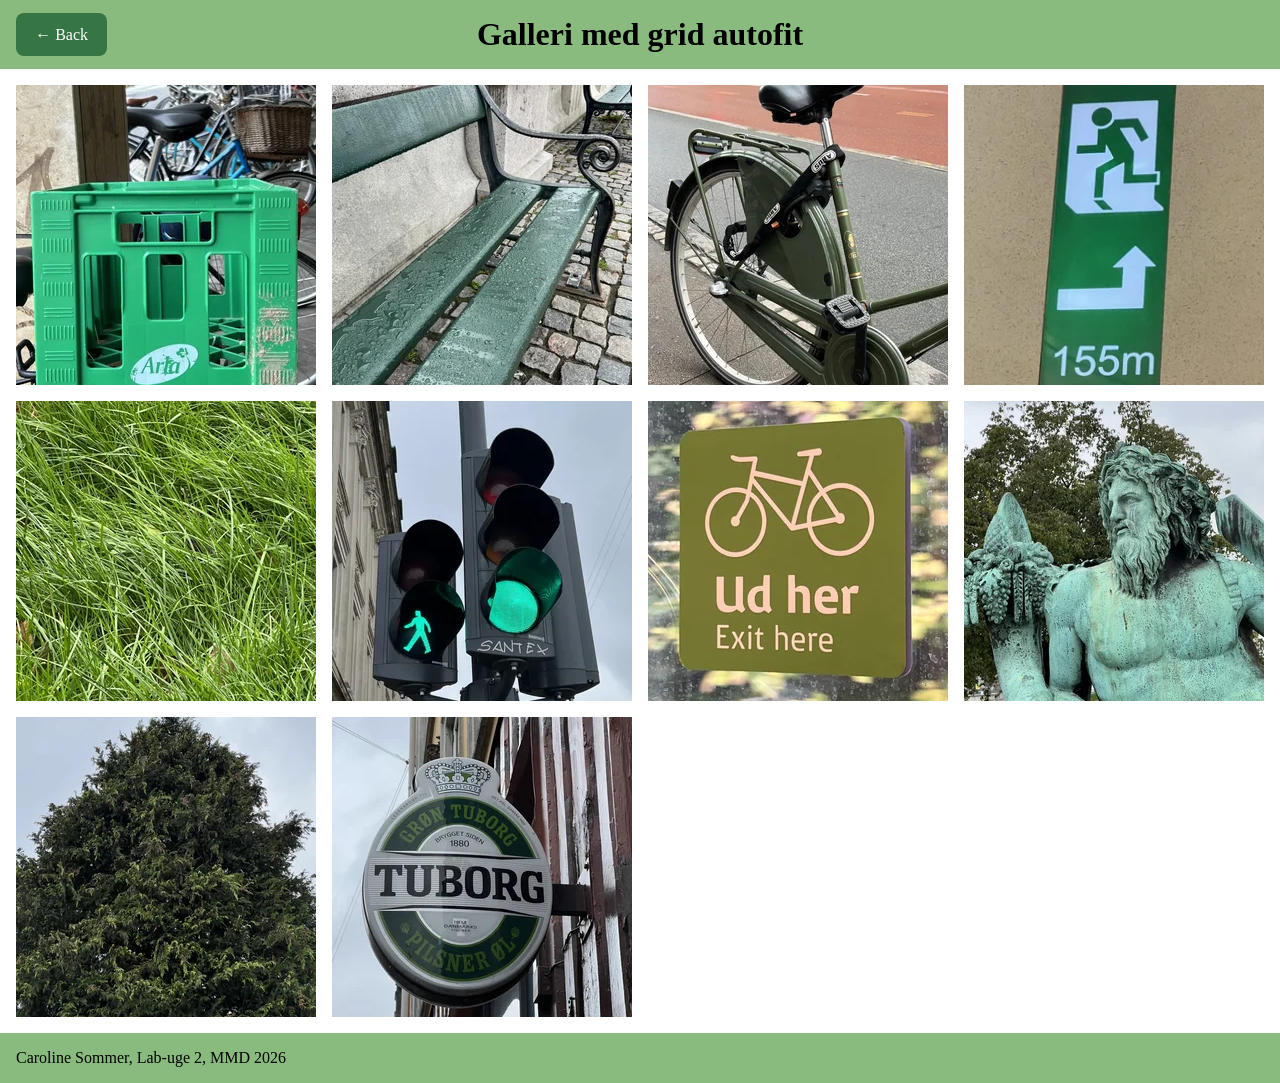
==== autofit.html @ 2a17836a "Favicon og billeder i galleri" ====
<!doctype html>
<html lang="da">
  <head>
    <meta charset="UTF-8" />
    <meta name="viewport" content="width=device-width, initial-scale=1.0" />
    <link rel="stylesheet" href="css/generel.css" />
    <link rel="stylesheet" href="css/autofit.css" />
    <title>Autofit</title>
    <link rel="icon" type="image/png" href="favicon/favicon-96x96.png" sizes="96x96" />
    <link rel="icon" type="image/svg+xml" href="favicon/favicon.svg" />
    <link rel="shortcut icon" href="favicon/favicon.ico" />
    <link rel="apple-touch-icon" sizes="180x180" href="favicon/apple-touch-icon.png" />
    <link rel="manifest" href="favicon/site.webmanifest" />
  </head>
  <body>
    <header>
      <a class="back-knap" href="index.html">← Back</a>
      <h1>Galleri med grid autofit</h1>
    </header>
    <main>
      <div class="container">
        <img src="img/galleri/arla.webp" alt="Arla" />
        <img src="img/galleri/bænk.webp" alt="Bænk" />
        <img src="img/galleri/cykel.webp" alt="Cykel" />
        <img src="img/galleri/exit.webp" alt="Exit" />
        <img src="img/galleri/græs.webp" alt="Græs" />
        <img src="img/galleri/lyssignal.webp" alt="Lyssignal" />
        <img src="img/galleri/skilt.webp" alt="Skilt" />
        <img src="img/galleri/statue.webp" alt="Statue" />
        <img src="img/galleri/træ.webp" alt="Træ" />
        <img src="img/galleri/tuborg.webp" alt="Tuborg" />
      </div>
    </main>
    <footer>
      <p>Caroline Sommer, Lab-uge 2, MMD 2026</p>
    </footer>
  </body>
</html>
---- css/generel.css ----
* {
  box-sizing: border-box;
  margin: 0;
  padding: 0;
}

main {
  min-height: 100vh;
  display: grid;
  grid-template-rows: auto 1fr auto;
}

header,
footer {
  background-color: #8abb7e;
}
footer p {
  padding: 1rem;
}

header {
  padding: 1rem;
  display: flex;
  align-items: center;
  position: relative;
  h1 {
    text-align: center;
    width: 100%;
  }
  .back-knap {
    position: absolute;
    left: 1rem;
    padding: 0.8rem 1.2rem;
    background-color: #367645;
    color: white;
    text-decoration: none;
    border-radius: 8px;
    font-size: 1rem;
    transition: 0.3s ease;
  }
  .back-knap:hover {
    background-color: #0a2f14;
  }
}

h2 {
  padding: 1rem;
}
---- css/autofit.css ----
main {
  margin: 1rem;
}
img {
  width: 300px;
  height: 300px;
  object-fit: cover;
}

.container {
  display: grid;
  grid-template-columns: repeat(auto-fit, minmax(300px, 1fr));
  gap: 1rem;
}
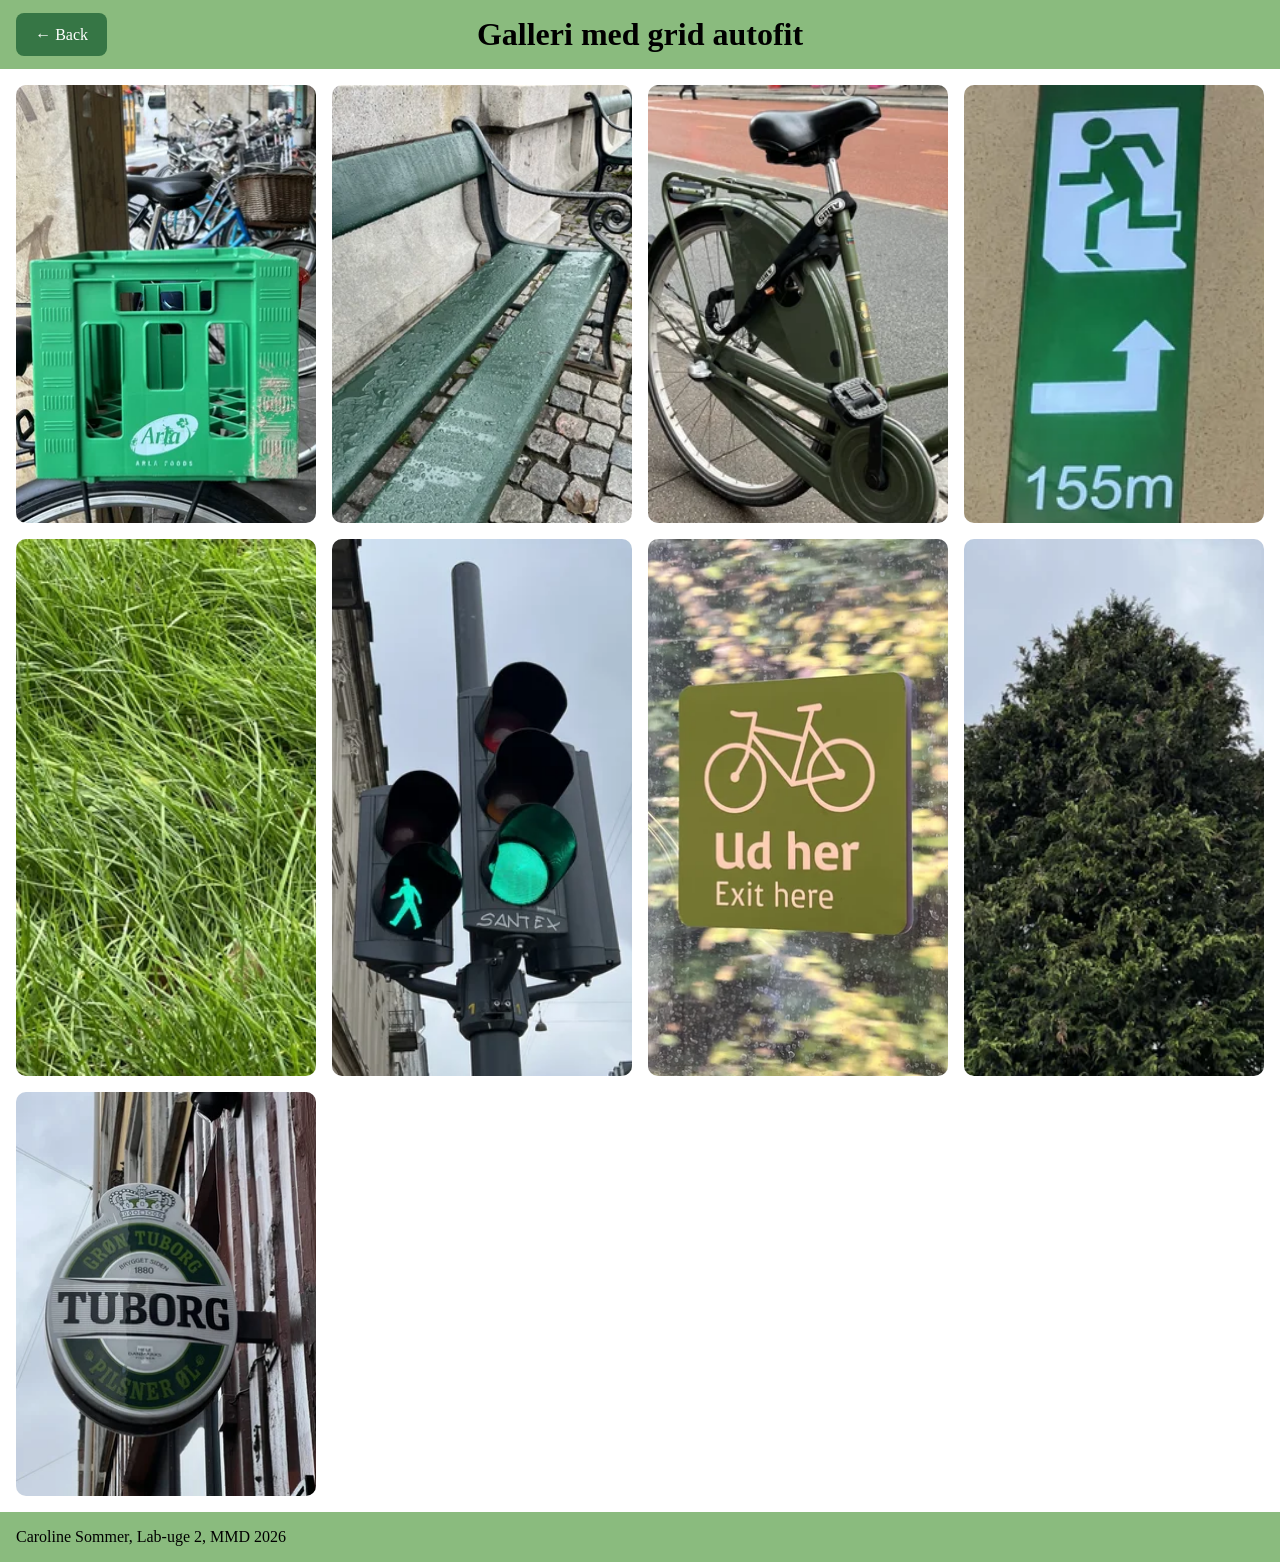
==== commit ad7abbac: "Link på billeder og styling af galleri" ====
--- a/autofit.html
+++ b/autofit.html
@@ -18,18 +18,17 @@
       <h1>Galleri med grid autofit</h1>
     </header>
     <main>
-      <div class="container">
-        <img src="img/galleri/arla.webp" alt="Arla" />
-        <img src="img/galleri/bænk.webp" alt="Bænk" />
-        <img src="img/galleri/cykel.webp" alt="Cykel" />
-        <img src="img/galleri/exit.webp" alt="Exit" />
-        <img src="img/galleri/græs.webp" alt="Græs" />
-        <img src="img/galleri/lyssignal.webp" alt="Lyssignal" />
-        <img src="img/galleri/skilt.webp" alt="Skilt" />
-        <img src="img/galleri/statue.webp" alt="Statue" />
-        <img src="img/galleri/træ.webp" alt="Træ" />
-        <img src="img/galleri/tuborg.webp" alt="Tuborg" />
-      </div>
+      <section class="container">
+        <a href="img/galleri/arla-stor.webp" target="_blank"><img src="img/galleri/arla.webp" alt="Arla" /></a>
+        <a href="img/galleri/bænk-stor.webp" target="_blank"><img src="img/galleri/bænk.webp" alt="Bænk" /></a>
+        <a href="img/galleri/cykel-stor.webp" target="_blank"><img src="img/galleri/cykel.webp" alt="Cykel" /></a>
+        <a href="img/galleri/exit-stor.webp" target="_blank"><img src="img/galleri/exit.webp" alt="Exit" /></a>
+        <a href="img/galleri/græs-stor.webp" target="_blank"><img src="img/galleri/græs.webp" alt="Græs" /></a>
+        <a href="img/galleri/lyssignal-stor.webp" target="_blank"><img src="img/galleri/lyssignal.webp" alt="Lyssignal" /></a>
+        <a href="img/galleri/skilt-stor.webp" target="_blank"><img src="img/galleri/skilt.webp" alt="Skilt" /></a>
+        <a href="img/galleri/træ-stor.webp" target="_blank"><img src="img/galleri/træ.webp" alt="Træ" /></a>
+        <a href="img/galleri/tuborg-stor.webp" target="_blank"><img src="img/galleri/tuborg.webp" alt="Tuborg" /></a>
+      </section>
     </main>
     <footer>
       <p>Caroline Sommer, Lab-uge 2, MMD 2026</p>
--- a/css/autofit.css
+++ b/css/autofit.css
@@ -1,10 +1,20 @@
 main {
   margin: 1rem;
 }
+
 img {
-  width: 300px;
-  height: 300px;
+  width: 100%;
+  height: 100%;
   object-fit: cover;
+  border-radius: 10px;
+  transition:
+    transform 0.3s ease,
+    filter 0.3s ease;
+}
+
+img:hover {
+  filter: drop-shadow(5px 5px 5px rgba(66, 112, 62, 0.5));
+  transform: translateY(-8px);
 }
 
 .container {
